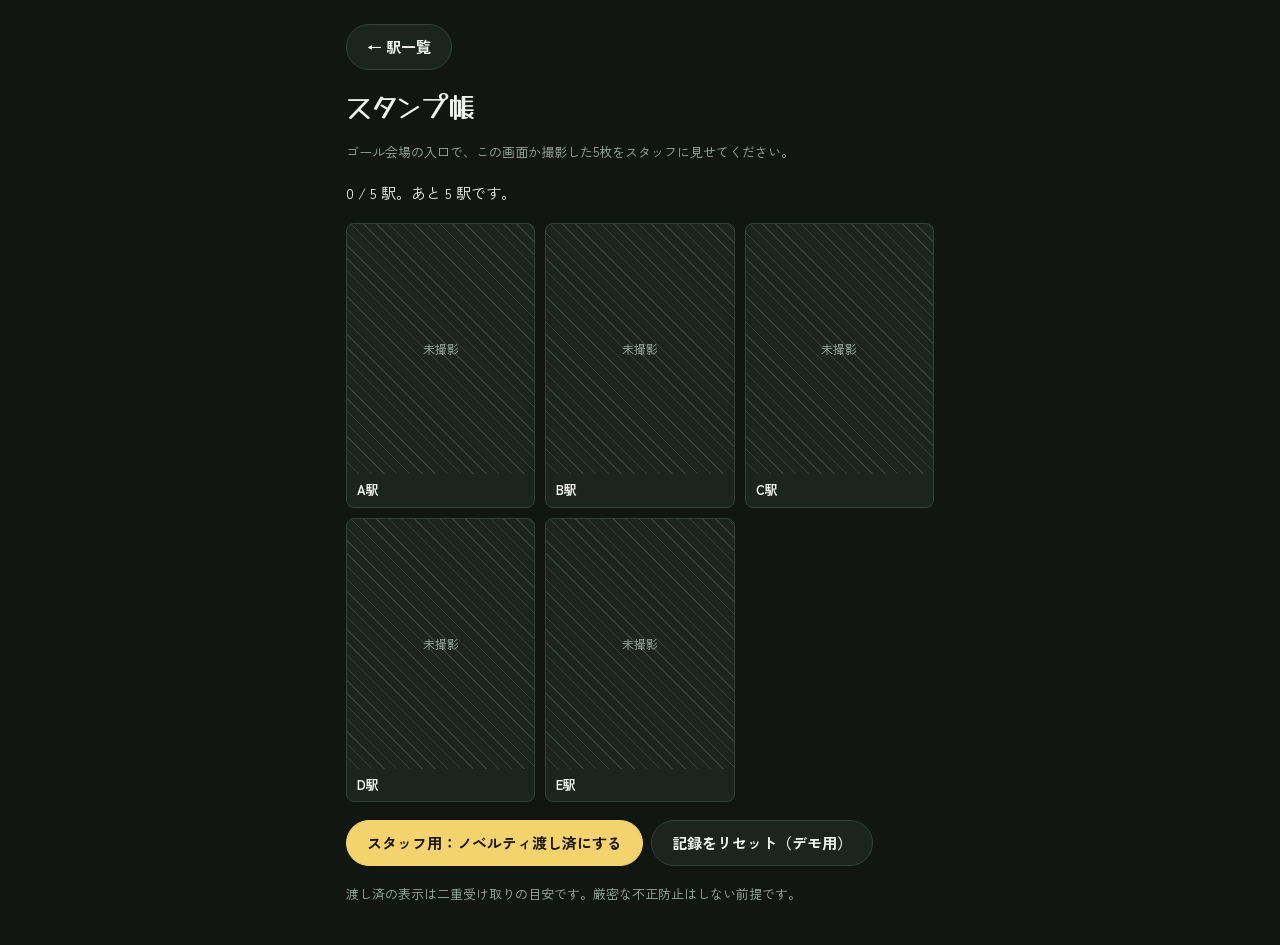
==== goal/index.html @ 4b10a26f "フォトラリー デモサイトを追加 Co-Authored-By: Claude Opus 5.5 <noreply@anthropic.com> Claude-Session: https://clau" ====
<!doctype html>
<html lang="ja"><head>
<meta charset="utf-8">
<meta name="viewport" content="width=device-width,initial-scale=1,viewport-fit=cover">
<meta name="theme-color" content="#111613">
<title>伝言板フォトラリー | ゴール</title>
<link rel="stylesheet" href="../assets/style.css">
</head><body>
<main class="page">
  <a class="btn" href="../" style="align-self:flex-start">← 駅一覧</a>
  <h1>スタンプ帳</h1>
  <p class="muted">ゴール会場の入口で、この画面か撮影した5枚をスタッフに見せてください。</p>
  <div id="status"></div>
  <div class="grid" id="grid"></div>
  <div class="row" style="justify-content:flex-start">
    <button class="btn primary" id="handed" type="button">スタッフ用：ノベルティ渡し済にする</button>
    <button class="btn" id="reset" type="button">記録をリセット（デモ用）</button>
  </div>
  <p class="muted" id="note">渡し済の表示は二重受け取りの目安です。厳密な不正防止はしない前提です。</p>
</main>
<script src="../assets/stations.js"></script>
<script>
  let s = rallyLoad();
  let confirmReset = false;
  function render() {
    const done = STATIONS.filter(st => s.imgs[st.id]).length;
    document.getElementById("status").innerHTML = s.handed ? '<div class="stamp">ノベルティ渡し済</div>'
      : done === STATIONS.length ? '<div class="stamp">5駅達成</div>'
      : `<p>${done} / ${STATIONS.length} 駅。あと ${STATIONS.length - done} 駅です。</p>`;
    document.getElementById("grid").innerHTML = STATIONS.map(st => `<div class="thumb">${s.imgs[st.id]
      ? `<img src="${s.imgs[st.id]}" alt="${st.name}の写真">` : '<div class="empty">未撮影</div>'}<span>${st.name}</span></div>`).join("");
    document.getElementById("handed").disabled = s.handed || done < STATIONS.length;
  }
  document.getElementById("handed").onclick = () => { s.handed = true; rallyStore(s); render(); };
  document.getElementById("reset").onclick = e => {
    if (!confirmReset) { confirmReset = true; e.target.textContent = "もう一度押すとリセット"; return; }
    s = { imgs: {}, handed: false }; rallyStore(s); confirmReset = false; e.target.textContent = "記録をリセット（デモ用）"; render();
  };
  render();
</script>
</body></html>
---- assets/style.css ----
@import url("https://fonts.googleapis.com/css2?family=Yusei+Magic&family=Zen+Kaku+Gothic+New:wght@400;700&display=swap");
/* カメラ画面は暗い背景固定。トップとゴールも同じ配色で統一する。 */
:root{
  --bg:#111613; --surface:#1c2420; --fg:#eef3ef; --muted:#9fb0a6; --line:#33413a;
  --accent:#f3d36b; --accent-fg:#1a1606; --done:#6fd39c; --board:#2f5a43;
  --f-display:"Yusei Magic","Zen Kaku Gothic New",system-ui,sans-serif;
  --f-body:"Zen Kaku Gothic New","Hiragino Sans","Noto Sans JP",system-ui,sans-serif;
  color-scheme:dark;
}
*{box-sizing:border-box}
[hidden]{display:none!important}
html,body{margin:0;min-height:100%;background:var(--bg);color:var(--fg);font-family:var(--f-body);font-size:15px;line-height:1.6;-webkit-text-size-adjust:100%}
body{padding:env(safe-area-inset-top,0px) 0 env(safe-area-inset-bottom,0px)}
a{color:inherit}
button{font:inherit}
:focus-visible{outline:3px solid var(--accent);outline-offset:2px}

/* ---- camera page ---- */
.cam{display:flex;flex-direction:column;align-items:center;gap:10px;padding:8px max(10px,env(safe-area-inset-right,0px)) 16px max(10px,env(safe-area-inset-left,0px));min-height:100dvh}
.topbar{width:100%;max-width:560px;display:flex;justify-content:space-between;align-items:center;gap:8px;font-size:13px;color:var(--muted)}
.topbar a{text-decoration:none;border:1px solid var(--line);border-radius:999px;padding:4px 12px}
.stage{position:relative;width:min(100%,560px,calc((100dvh - 200px) * 3 / 4));aspect-ratio:3/4;background:#000;border-radius:10px;overflow:hidden;touch-action:none}
.stage video,.stage img.bgimg,.stage canvas{position:absolute;inset:0;width:100%;height:100%}
.stage video,.stage img.bgimg{object-fit:cover}
.stage video.mirror{transform:scaleX(-1)}
.stage .msg{position:absolute;inset:0;display:flex;flex-direction:column;align-items:center;justify-content:center;gap:12px;text-align:center;padding:24px;background:rgba(0,0,0,.6);z-index:3}
.tools{width:100%;max-width:560px;display:flex;flex-wrap:wrap;justify-content:center;align-items:center;gap:8px}
.swatch{width:32px;height:32px;border-radius:50%;border:3px solid var(--line);padding:0;cursor:pointer}
.swatch[aria-pressed="true"]{border-color:#fff}
.chip{appearance:none;border:1px solid var(--line);background:var(--surface);color:var(--fg);border-radius:999px;padding:6px 12px;font-size:13px;cursor:pointer}
.chip[aria-pressed="true"]{background:var(--fg);color:var(--bg)}
.shutter-row{display:flex;align-items:center;justify-content:center;gap:24px}
.shutter{width:72px;height:72px;border-radius:50%;border:5px solid #fff;background:var(--accent);cursor:pointer}
.shutter:active{transform:scale(.94)}
.shutter[disabled]{opacity:.4}
.btn{appearance:none;border:1px solid var(--line);background:var(--surface);color:var(--fg);font-weight:700;border-radius:999px;padding:10px 20px;cursor:pointer;text-decoration:none;display:inline-flex;align-items:center;justify-content:center}
.btn.primary{background:var(--accent);border-color:var(--accent);color:var(--accent-fg)}
.result{width:100%;max-width:560px;display:flex;flex-direction:column;gap:12px;align-items:stretch}
.result img{width:100%;border-radius:10px}
.result p{margin:0;font-size:13px;color:var(--muted);text-align:center}
.row{display:flex;flex-wrap:wrap;gap:8px;justify-content:center}

/* ---- top / goal ---- */
.page{max-width:620px;margin:0 auto;padding:24px max(16px,env(safe-area-inset-right,0px)) 40px max(16px,env(safe-area-inset-left,0px));display:flex;flex-direction:column;gap:18px}
.tag{align-self:flex-start;font-size:12px;letter-spacing:.06em;color:var(--muted);border:1px dashed var(--line);border-radius:6px;padding:4px 10px}
h1{font-family:var(--f-display);font-weight:400;font-size:28px;line-height:1.3;margin:0;text-wrap:balance}
p{margin:0}
.muted{color:var(--muted);font-size:13px}
.list{list-style:none;margin:0;padding:0;display:flex;flex-direction:column;gap:8px}
.item{display:flex;align-items:center;gap:12px;background:var(--surface);border:1px solid var(--line);border-radius:10px;padding:10px 14px;text-decoration:none}
.mark{width:30px;height:30px;border-radius:50%;display:grid;place-items:center;font-weight:700;font-size:13px;color:#fff;flex:none}
.item .name{flex:1;min-width:0;font-weight:700}
.item .url{display:block;font-weight:400;font-size:12px;color:var(--muted);word-break:break-all}
.item .st{font-size:13px;color:var(--muted)}
.item.done .st{color:var(--done);font-weight:700}
.grid{display:grid;grid-template-columns:repeat(auto-fill,minmax(150px,1fr));gap:10px}
.thumb{background:var(--surface);border:1px solid var(--line);border-radius:8px;overflow:hidden}
.thumb img,.thumb .empty{width:100%;aspect-ratio:3/4;object-fit:cover;display:block}
.thumb .empty{display:grid;place-items:center;color:var(--muted);font-size:12px;background:repeating-linear-gradient(45deg,transparent 0 8px,var(--line) 8px 9px)}
.thumb span{display:block;font-size:13px;padding:6px 10px;font-weight:700}
.stamp{align-self:flex-start;font-family:var(--f-display);font-size:24px;color:var(--accent);border:3px solid var(--accent);border-radius:8px;padding:6px 14px;transform:rotate(-4deg)}
.qr{background:#fff;border-radius:6px;padding:6px;width:84px;height:84px;flex:none}
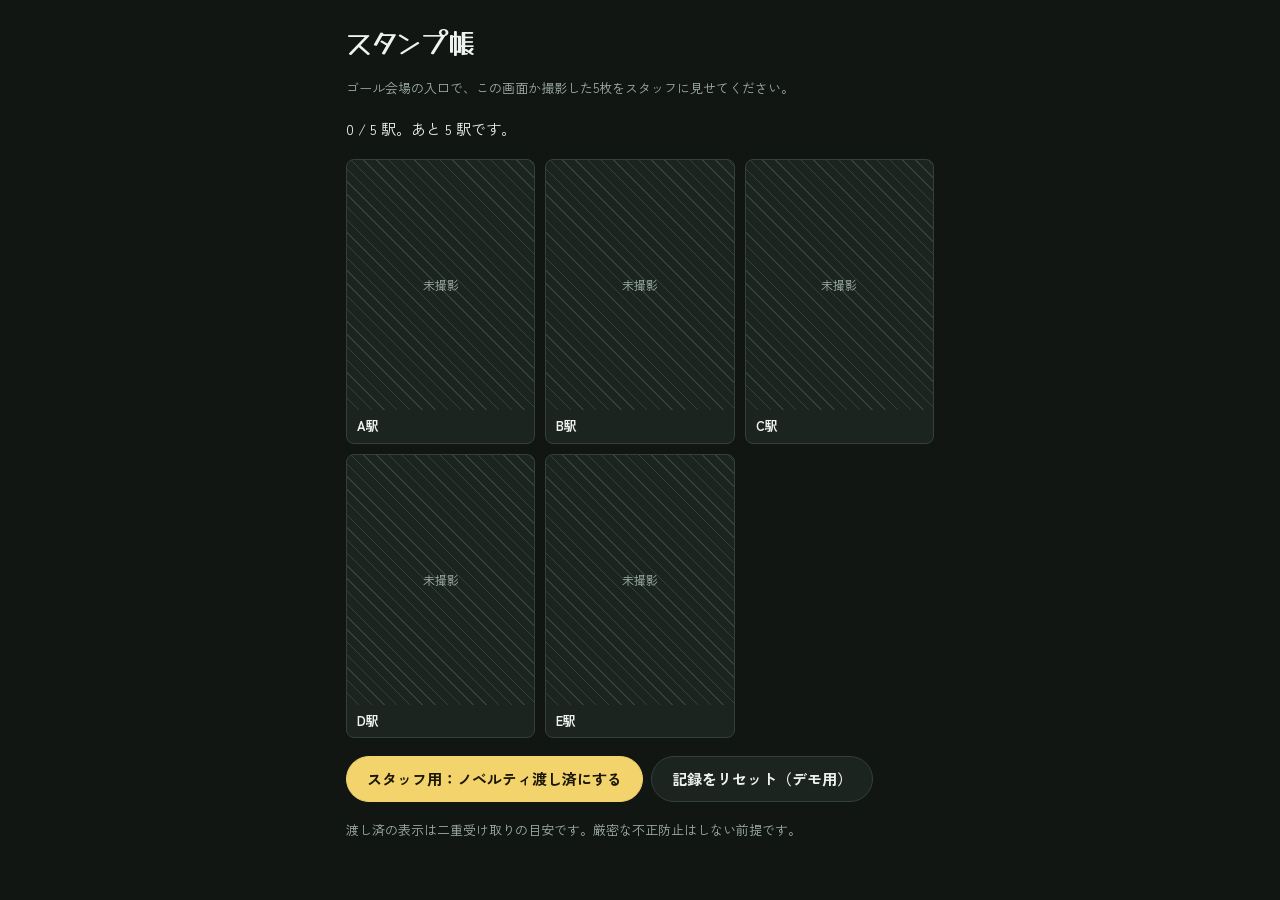
==== commit 645118ef: "トップのQR一覧を削除し、入口を駅URLのみにする Co-Authored-By: Claude Opus 5.5 <noreply@anthropic.com> Claude-Session: ht" ====
--- a/goal/index.html
+++ b/goal/index.html
@@ -7,7 +7,7 @@
 <link rel="stylesheet" href="../assets/style.css">
 </head><body>
 <main class="page">
-  <a class="btn" href="../" style="align-self:flex-start">← 駅一覧</a>
+  
   <h1>スタンプ帳</h1>
   <p class="muted">ゴール会場の入口で、この画面か撮影した5枚をスタッフに見せてください。</p>
   <div id="status"></div>
